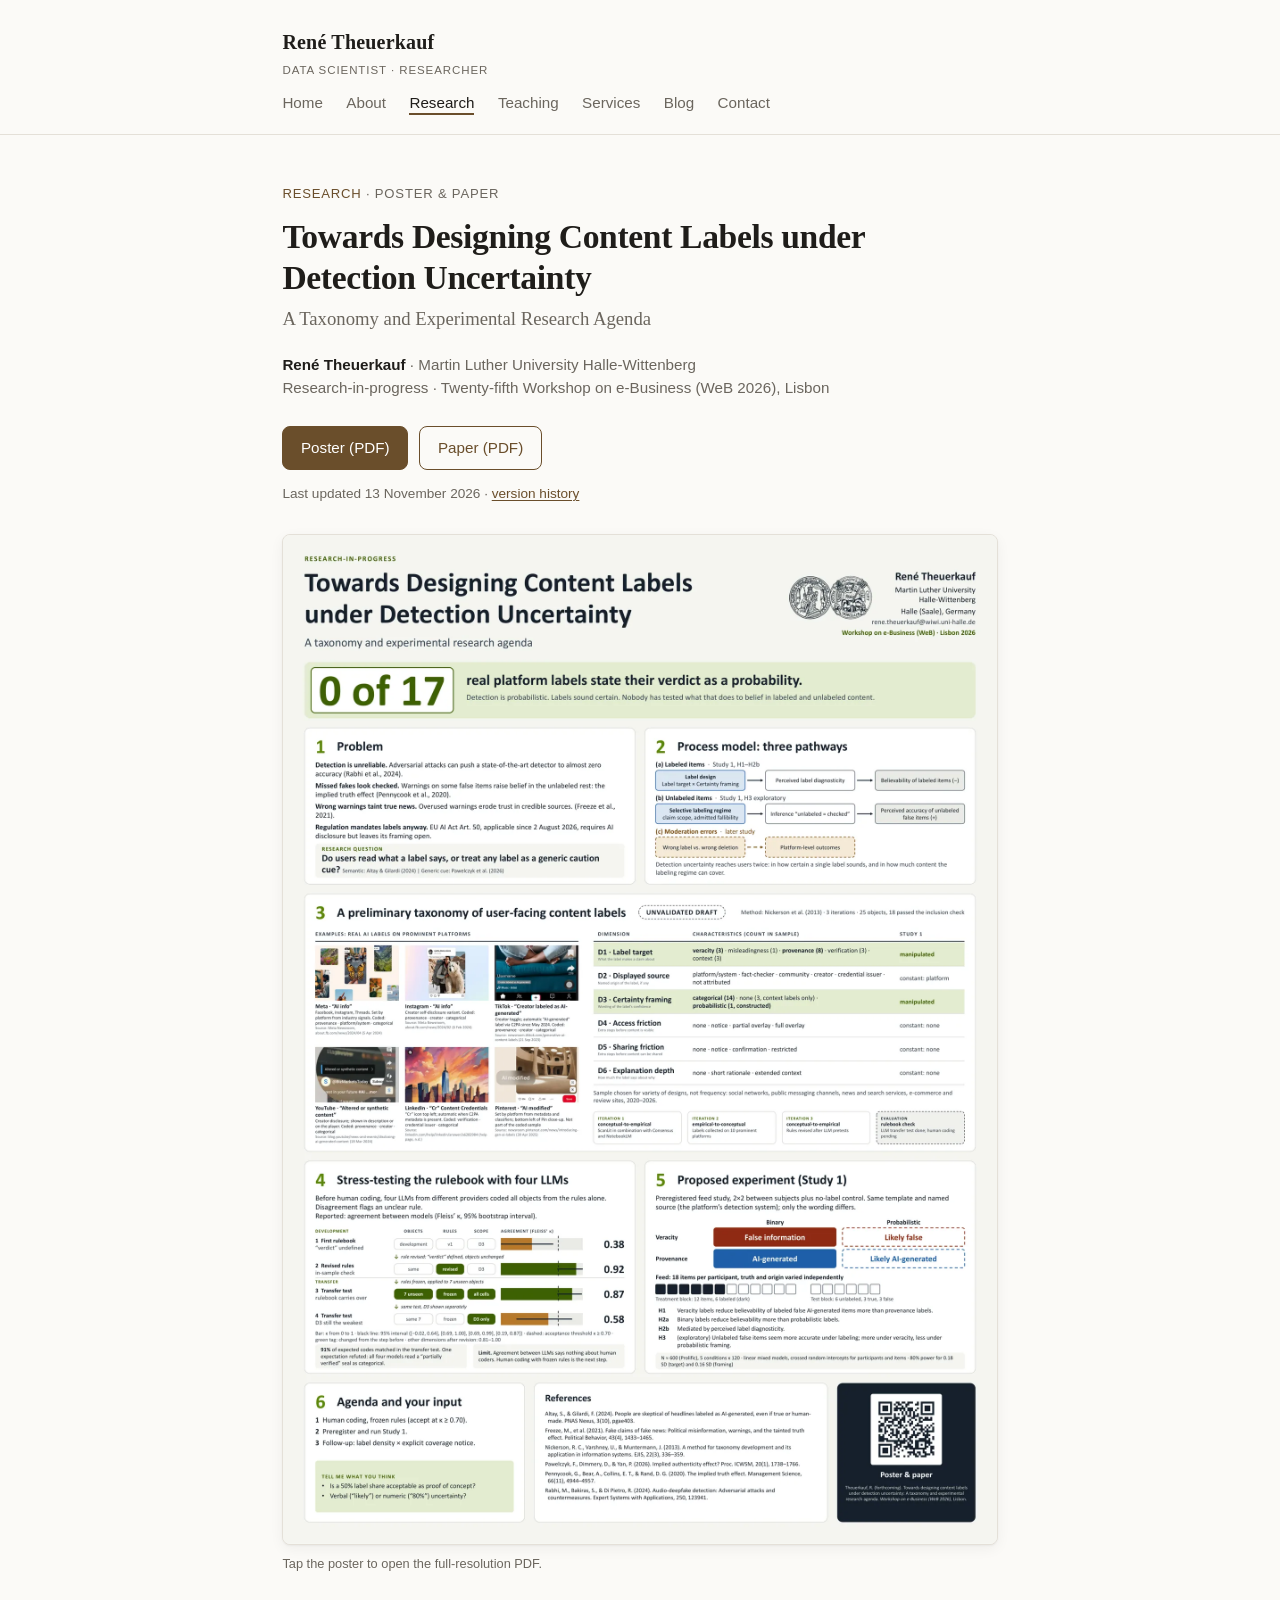
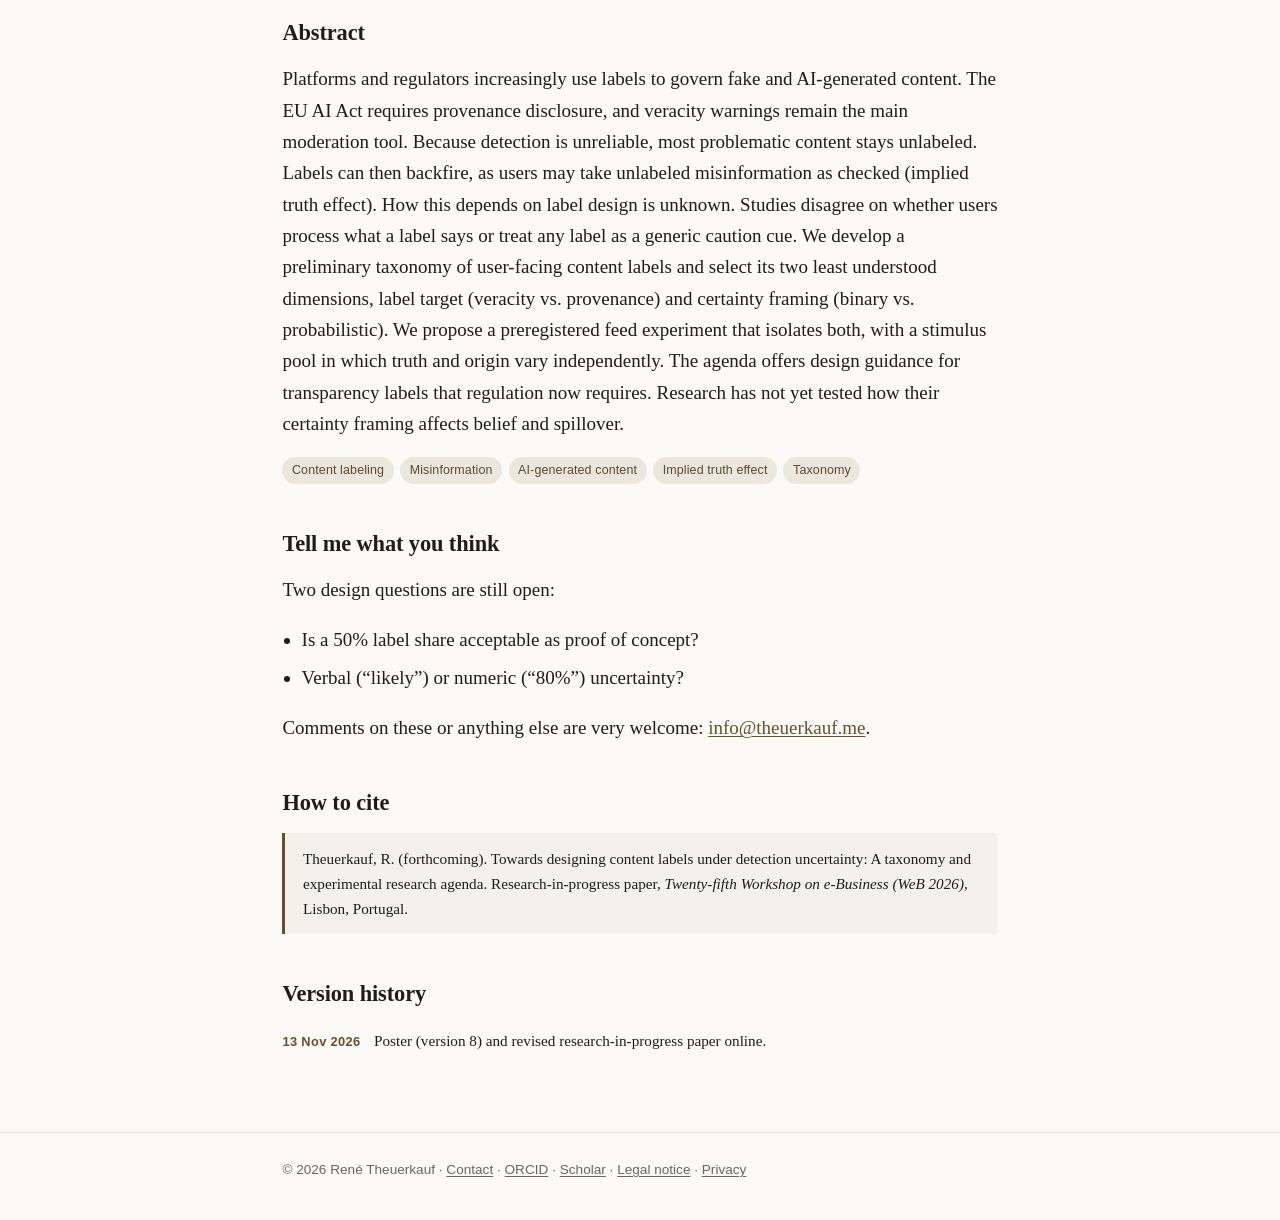
==== p/web26/index.html @ e87d23ca "Add posters & papers section and WeB 2026 page - p/web26/: poster & paper page for WeB 2026 (Lisbon)" ====
<!DOCTYPE html>
<html lang="en">
<head>
  <meta charset="utf-8">
  <meta name="viewport" content="width=device-width, initial-scale=1">
  <title>Content Labels under Detection Uncertainty (WeB 2026) — René Theuerkauf</title>
  <meta name="description" content="Poster and research-in-progress paper for WeB 2026 in Lisbon: a preliminary taxonomy of user-facing content labels and a preregistered experiment on label target and certainty framing.">
  <link rel="stylesheet" href="../../style.css">
  <link rel="icon" href="../../favicon.svg" type="image/svg+xml">
  <link rel="canonical" href="https://theuerkauf.me/p/web26/">
  <meta property="og:type" content="article">
  <meta property="og:site_name" content="René Theuerkauf">
  <meta property="og:locale" content="en">
  <meta property="og:title" content="Towards Designing Content Labels under Detection Uncertainty — poster &amp; paper (WeB 2026)">
  <meta property="og:description" content="A preliminary taxonomy of user-facing content labels and a preregistered experiment on label target and certainty framing. Research-in-progress, WeB 2026, Lisbon.">
  <meta property="og:url" content="https://theuerkauf.me/p/web26/">
  <meta property="og:image" content="https://theuerkauf.me/p/web26/og.jpg">
  <meta property="og:image:width" content="1200">
  <meta property="og:image:height" content="630">
  <meta property="og:image:alt" content="Top of the poster: Towards Designing Content Labels under Detection Uncertainty">
  <meta name="twitter:card" content="summary_large_image">
  <meta name="twitter:image:alt" content="Top of the poster: Towards Designing Content Labels under Detection Uncertainty">
  <meta name="author" content="René Theuerkauf">
  <meta name="robots" content="index, follow, max-image-preview:large">
  <meta name="theme-color" content="#6a4e2b">
  <link rel="apple-touch-icon" href="/apple-touch-icon.png">
  <link rel="manifest" href="/site.webmanifest">
  <script type="application/ld+json">
  {
    "@context": "https://schema.org",
    "@type": "ScholarlyArticle",
    "headline": "Towards Designing Content Labels under Detection Uncertainty: A Taxonomy and Experimental Research Agenda",
    "author": {
      "@type": "Person",
      "name": "René Theuerkauf",
      "url": "https://theuerkauf.me/",
      "affiliation": { "@type": "CollegeOrUniversity", "name": "Martin Luther University Halle-Wittenberg" }
    },
    "abstract": "Platforms and regulators increasingly use labels to govern fake and AI-generated content. The EU AI Act requires provenance disclosure, and veracity warnings remain the main moderation tool. Because detection is unreliable, most problematic content stays unlabeled. Labels can then backfire, as users may take unlabeled misinformation as checked (implied truth effect). How this depends on label design is unknown. Studies disagree on whether users process what a label says or treat any label as a generic caution cue. We develop a preliminary taxonomy of user-facing content labels and select its two least understood dimensions, label target (veracity vs. provenance) and certainty framing (binary vs. probabilistic). We propose a preregistered feed experiment that isolates both, with a stimulus pool in which truth and origin vary independently. The agenda offers design guidance for transparency labels that regulation now requires. Research has not yet tested how their certainty framing affects belief and spillover.",
    "keywords": "content labeling, misinformation, AI-generated content, implied truth effect, taxonomy",
    "inLanguage": "en",
    "dateModified": "2026-11-13",
    "url": "https://theuerkauf.me/p/web26/",
    "image": "https://theuerkauf.me/p/web26/og.jpg",
    "encoding": [
      { "@type": "MediaObject", "name": "Poster (PDF)", "contentUrl": "https://theuerkauf.me/p/web26/theuerkauf-web26-poster.pdf", "encodingFormat": "application/pdf" },
      { "@type": "MediaObject", "name": "Research-in-progress paper (PDF)", "contentUrl": "https://theuerkauf.me/p/web26/theuerkauf-web26-paper.pdf", "encodingFormat": "application/pdf" }
    ]
  }
  </script>
  <script type="application/ld+json">
  {
    "@context": "https://schema.org",
    "@type": "BreadcrumbList",
    "itemListElement": [
      { "@type": "ListItem", "position": 1, "name": "Home", "item": "https://theuerkauf.me/" },
      { "@type": "ListItem", "position": 2, "name": "Research", "item": "https://theuerkauf.me/research.html" },
      { "@type": "ListItem", "position": 3, "name": "Content labels under detection uncertainty (WeB 2026)", "item": "https://theuerkauf.me/p/web26/" }
    ]
  }
  </script>
</head>
<body>
  <!--
    Poster & paper page. Short link (in the QR code on the poster):
    https://theuerkauf.me/p/web26/  — never rename this folder.
    To update: replace the PDF(s), run  python tools/poster_tool.py images web26,
    then change the "Last updated" date and add a line to the version history.
  -->
  <header class="site-header">
    <div class="wrap">
      <p class="site-title"><a href="../../index.html">René Theuerkauf<span class="role">Data Scientist · Researcher</span></a></p>
      <nav class="site-nav">
        <a href="../../index.html">Home</a>
        <a href="../../about.html">About</a>
        <a href="../../research.html" class="active">Research</a>
        <a href="../../teaching.html">Teaching</a>
        <a href="../../services.html">Services</a>
        <a href="../../blog.html">Blog</a>
        <a href="../../contact.html">Contact</a>
      </nav>
    </div>
  </header>

  <main>
    <div class="wrap">
      <p class="eyebrow"><a href="../../research.html#posters">Research</a> · Poster &amp; paper</p>
      <h1>Towards Designing Content Labels under Detection Uncertainty</h1>
      <p class="lede">A Taxonomy and Experimental Research Agenda</p>

      <p class="byline">
        <strong>René Theuerkauf</strong> · Martin Luther University Halle-Wittenberg<br>
        Research-in-progress · Twenty-fifth Workshop on e-Business (WeB 2026), Lisbon
      </p>

      <div class="actions">
        <a class="btn" href="theuerkauf-web26-poster.pdf">Poster (PDF)</a>
        <a class="btn secondary" href="theuerkauf-web26-paper.pdf">Paper (PDF)</a>
      </div>
      <!-- UPDATE: date of the latest change -->
      <p class="updated">Last updated 13 November 2026 · <a href="#history">version history</a></p>

      <figure class="poster-figure">
        <a href="theuerkauf-web26-poster.pdf" aria-label="Open the poster as PDF">
          <img src="poster.webp" width="1600" height="2262" fetchpriority="high" decoding="async"
               alt="Poster: Towards Designing Content Labels under Detection Uncertainty. Sections: problem, process model with three pathways, a preliminary taxonomy of user-facing content labels with real platform examples, a stress test of the coding rules with four LLMs, the proposed experiment, and the research agenda.">
        </a>
        <figcaption>Tap the poster to open the full-resolution PDF.</figcaption>
      </figure>

      <h2>Abstract</h2>
      <p>
        Platforms and regulators increasingly use labels to govern fake and
        AI-generated content. The EU AI Act requires provenance disclosure, and
        veracity warnings remain the main moderation tool. Because detection is
        unreliable, most problematic content stays unlabeled. Labels can then
        backfire, as users may take unlabeled misinformation as checked (implied
        truth effect). How this depends on label design is unknown. Studies
        disagree on whether users process what a label says or treat any label as
        a generic caution cue. We develop a preliminary taxonomy of user-facing
        content labels and select its two least understood dimensions, label
        target (veracity vs. provenance) and certainty framing (binary vs.
        probabilistic). We propose a preregistered feed experiment that isolates
        both, with a stimulus pool in which truth and origin vary independently.
        The agenda offers design guidance for transparency labels that regulation
        now requires. Research has not yet tested how their certainty framing
        affects belief and spillover.
      </p>
      <ul class="tags" aria-label="Keywords">
        <li>Content labeling</li>
        <li>Misinformation</li>
        <li>AI-generated content</li>
        <li>Implied truth effect</li>
        <li>Taxonomy</li>
      </ul>

      <h2>Tell me what you think</h2>
      <p>Two design questions are still open:</p>
      <ul>
        <li>Is a 50% label share acceptable as proof of concept?</li>
        <li>Verbal (“likely”) or numeric (“80%”) uncertainty?</li>
      </ul>
      <p>
        Comments on these or anything else are very welcome:
        <a href="mailto:info@theuerkauf.me?subject=WeB%202026%20poster">info@theuerkauf.me</a>.
      </p>

      <h2>How to cite</h2>
      <p class="cite">
        Theuerkauf, R. (forthcoming). Towards designing content labels under
        detection uncertainty: A taxonomy and experimental research agenda.
        Research-in-progress paper, <em>Twenty-fifth Workshop on e-Business
        (WeB 2026)</em>, Lisbon, Portugal.
      </p>

      <h2 id="history">Version history</h2>
      <!-- UPDATE: newest entry first -->
      <ul class="history">
        <li><span class="when">13 Nov 2026</span> Poster (version 8) and revised research-in-progress paper online.</li>
      </ul>
    </div>
  </main>

  <footer class="site-footer">
    <div class="wrap">
      © <span id="year">2026</span> René Theuerkauf ·
      <a href="../../contact.html">Contact</a> ·
      <a href="https://orcid.org/0000-0003-4208-4874" rel="me noopener" target="_blank">ORCID</a> ·
      <a href="https://scholar.google.com/citations?user=UA4HU9OIRiUC&amp;hl=de" target="_blank" rel="noopener">Scholar</a> ·
      <a href="../../impressum.html">Legal notice</a> ·
      <a href="../../datenschutz.html">Privacy</a>
    </div>
  </footer>

  <script>document.getElementById("year").textContent = new Date().getFullYear();</script>
</body>
</html>
---- style.css ----
/* =========================================================
   René Theuerkauf — personal website · shared stylesheet
   Style: clean & academic (serif text, restrained accents).
   Edit the values in :root to recolour / restyle everything.
   Light + dark themes supported via prefers-color-scheme.
   ========================================================= */

:root {
  --max-width: 760px;
  --color-bg: #fbfaf7;
  --color-surface: #f3f1ec;
  --color-text: #1f1d1a;
  --color-muted: #6b665e;
  --color-accent: #6a4e2b;       /* warm academic brown */
  --color-accent-strong: #513a1e;
  --color-rule: #e4e0d8;
  --color-tag-bg: #ece7dd;
  --color-tag-text: #5a4a34;
  --font-serif: Georgia, "Iowan Old Style", "Palatino Linotype", "Times New Roman", serif;
  --font-sans: -apple-system, BlinkMacSystemFont, "Segoe UI", Helvetica, Arial, sans-serif;
  --radius: 8px;
  --shadow: 0 1px 2px rgba(0,0,0,0.04), 0 4px 14px rgba(0,0,0,0.05);
}

@media (prefers-color-scheme: dark) {
  :root {
    --color-bg: #171614;
    --color-surface: #201e1a;
    --color-text: #ece9e3;
    --color-muted: #a49d92;
    --color-accent: #cba36a;
    --color-accent-strong: #e0bd8a;
    --color-rule: #34302a;
    --color-tag-bg: #2a2620;
    --color-tag-text: #cbb996;
    --shadow: 0 1px 2px rgba(0,0,0,0.3), 0 4px 14px rgba(0,0,0,0.4);
  }
}

* { box-sizing: border-box; }

html { -webkit-text-size-adjust: 100%; scroll-behavior: smooth; }

body {
  margin: 0;
  background: var(--color-bg);
  color: var(--color-text);
  font-family: var(--font-serif);
  font-size: 19px;
  line-height: 1.65;
  text-rendering: optimizeLegibility;
  -webkit-font-smoothing: antialiased;
}

.wrap {
  max-width: var(--max-width);
  margin: 0 auto;
  padding: 0 1.4rem;
}

/* ---------- Header / navigation ---------- */
.site-header {
  border-bottom: 1px solid var(--color-rule);
  margin-bottom: 3rem;
  background: var(--color-bg);
}

.site-header .wrap {
  display: flex;
  flex-wrap: wrap;
  align-items: baseline;
  justify-content: space-between;
  gap: 0.6rem 1.5rem;
  padding-top: 1.6rem;
  padding-bottom: 1.2rem;
}

.site-title {
  font-size: 1.25rem;
  font-weight: 700;
  letter-spacing: 0.01em;
  margin: 0;
}

.site-title a { color: var(--color-text); text-decoration: none; }
.site-title a:hover { color: var(--color-accent); }
.site-title .role {
  display: block;
  font-family: var(--font-sans);
  font-size: 0.72rem;
  font-weight: 500;
  letter-spacing: 0.08em;
  text-transform: uppercase;
  color: var(--color-muted);
  margin-top: 0.15rem;
}

.site-nav {
  font-family: var(--font-sans);
  font-size: 0.95rem;
}

.site-nav a {
  color: var(--color-muted);
  text-decoration: none;
  margin-left: 1.2rem;
  white-space: nowrap;
}

.site-nav a:first-child { margin-left: 0; }
.site-nav a:hover { color: var(--color-accent); }
.site-nav a.active {
  color: var(--color-text);
  border-bottom: 2px solid var(--color-accent);
  padding-bottom: 2px;
}

/* ---------- Main content ---------- */
main { padding-bottom: 4rem; }

h1 {
  font-size: 2.1rem;
  line-height: 1.2;
  margin: 0 0 0.4rem;
  letter-spacing: -0.01em;
}

.lede {
  color: var(--color-muted);
  font-size: 1.17rem;
  margin-top: 0;
}

h2 {
  font-size: 1.4rem;
  margin: 2.6rem 0 0.7rem;
  letter-spacing: -0.005em;
}

h3 {
  font-size: 1.08rem;
  margin: 1.6rem 0 0.3rem;
}

a { color: var(--color-accent); text-decoration-thickness: 1px; text-underline-offset: 2px; }
a:hover { color: var(--color-accent-strong); }

p { margin: 0 0 1.1rem; }

ul { padding-left: 1.2rem; }
li { margin-bottom: 0.4rem; }

hr {
  border: none;
  border-top: 1px solid var(--color-rule);
  margin: 2.5rem 0;
}

.muted { color: var(--color-muted); }
.center { text-align: center; }

.placeholder {
  color: var(--color-muted);
  font-style: italic;
  background: var(--color-surface);
  border-left: 3px solid var(--color-rule);
  padding: 0.8rem 1.1rem;
  border-radius: 0 4px 4px 0;
}

/* ---------- Buttons ---------- */
.actions { display: flex; flex-wrap: wrap; gap: 0.7rem; margin: 1.6rem 0 0.4rem; }

.btn {
  font-family: var(--font-sans);
  font-size: 0.95rem;
  font-weight: 500;
  text-decoration: none;
  padding: 0.55rem 1.1rem;
  border-radius: var(--radius);
  border: 1px solid var(--color-accent);
  color: #fff;
  background: var(--color-accent);
  transition: background 0.15s, color 0.15s;
}
.btn:hover { background: var(--color-accent-strong); border-color: var(--color-accent-strong); color: #fff; }

.btn.secondary { background: transparent; color: var(--color-accent); }
.btn.secondary:hover { background: var(--color-surface); color: var(--color-accent-strong); }

/* ---------- Tags / badges ---------- */
.tags { list-style: none; padding: 0; margin: 0.6rem 0 0; display: flex; flex-wrap: wrap; gap: 0.4rem; }
.tags li {
  font-family: var(--font-sans);
  font-size: 0.78rem;
  letter-spacing: 0.01em;
  background: var(--color-tag-bg);
  color: var(--color-tag-text);
  padding: 0.2rem 0.6rem;
  border-radius: 999px;
  margin: 0;
}

/* ---------- Cards ---------- */
.cards {
  display: grid;
  grid-template-columns: repeat(auto-fit, minmax(220px, 1fr));
  gap: 1rem;
  margin: 1.4rem 0 0.6rem;
}

.card {
  background: var(--color-surface);
  border: 1px solid var(--color-rule);
  border-radius: var(--radius);
  padding: 1.1rem 1.2rem;
  box-shadow: var(--shadow);
  min-width: 0;
  overflow-wrap: break-word;
  word-break: break-word;
}
.card p { overflow-wrap: anywhere; }
.card h3 { margin-top: 0; }
.card p:last-child { margin-bottom: 0; }
.card .card-lead {
  font-family: var(--font-sans);
  font-size: 0.82rem;
  letter-spacing: 0.06em;
  text-transform: uppercase;
  color: var(--color-accent);
  margin: 0 0 0.3rem;
}

/* ---------- Timeline (experience / education) ---------- */
.timeline { list-style: none; padding: 0; margin: 1rem 0 0; }
.timeline > li {
  position: relative;
  padding: 0 0 1.5rem 1.4rem;
  border-left: 2px solid var(--color-rule);
  margin: 0;
}
.timeline > li:last-child { padding-bottom: 0; }
.timeline > li::before {
  content: "";
  position: absolute;
  left: -6px;
  top: 0.5rem;
  width: 10px;
  height: 10px;
  border-radius: 50%;
  background: var(--color-accent);
}
.timeline .when {
  font-family: var(--font-sans);
  font-size: 0.8rem;
  letter-spacing: 0.02em;
  color: var(--color-muted);
  display: block;
}
.timeline .what { font-weight: 700; }
.timeline .where { color: var(--color-muted); }
.timeline .detail { margin: 0.3rem 0 0; font-size: 0.95rem; }

/* ---------- Publication list ---------- */
.pubs { list-style: none; padding: 0; margin: 1rem 0 0; }
.pubs > li {
  padding: 0.9rem 0;
  border-bottom: 1px solid var(--color-rule);
  margin: 0;
}
.pubs > li:last-child { border-bottom: none; }
.pubs .year {
  font-family: var(--font-sans);
  font-weight: 700;
  font-size: 0.82rem;
  color: var(--color-accent);
  letter-spacing: 0.03em;
}
.pubs .venue { color: var(--color-muted); font-style: italic; }
.pubs .title { font-weight: 600; }

/* ---------- Definition-style rows (languages, facts) ---------- */
.facts { display: grid; grid-template-columns: max-content 1fr; gap: 0.35rem 1.2rem; margin: 0.8rem 0 0; font-size: 0.98rem; }
.facts dt { font-family: var(--font-sans); font-size: 0.85rem; color: var(--color-muted); letter-spacing: 0.02em; }
.facts dd { margin: 0; }

/* ---------- Portrait ---------- */
.portrait-figure { margin: 0 0 1.8rem; }
.portrait {
  display: block;
  width: 240px;
  height: 240px;
  max-width: 100%;
  border-radius: 50%;
  object-fit: cover;
  box-shadow: var(--shadow);
}
.portrait-figure figcaption {
  font-family: var(--font-sans);
  font-size: 0.8rem;
  color: var(--color-muted);
  margin-top: 0.5rem;
}

/* Home hero: portrait beside intro on wide screens */
.hero { display: flex; flex-wrap: wrap-reverse; align-items: flex-start; gap: 1.6rem 2rem; }
.hero .hero-text { flex: 1 1 300px; min-width: 260px; }
.hero .portrait-figure { flex: 0 0 auto; margin: 0; }
.hero .portrait { width: 190px; height: 190px; }

/* ---------- Callout ---------- */
.callout {
  background: var(--color-surface);
  border: 1px solid var(--color-rule);
  border-radius: var(--radius);
  padding: 1.2rem 1.3rem;
  margin: 1.8rem 0;
}
.callout p:last-child { margin-bottom: 0; }

/* ---------- Posters & papers (research.html list + p/<slug>/ pages) ---------- */
.poster-list { display: grid; gap: 1rem; margin: 1.4rem 0 0.6rem; }

.card-link {
  display: flex;
  gap: 1.1rem;
  align-items: flex-start;
  color: inherit;
  text-decoration: none;
  transition: border-color 0.15s;
}
.card-link:hover { color: inherit; border-color: var(--color-accent); }
.card-link:hover h3 { color: var(--color-accent); }
.card-link .thumb {
  flex: 0 0 104px;
  width: 104px;
  height: auto;
  border: 1px solid var(--color-rule);
  border-radius: 4px;
  background: #fff;
}
.card-link .card-body { flex: 1 1 auto; min-width: 0; }
.card-link h3 { margin: 0 0 0.35rem; }
.card-meta {
  font-family: var(--font-sans);
  font-size: 0.8rem;
  color: var(--color-muted);
  margin: 0.5rem 0 0;
}

.eyebrow {
  font-family: var(--font-sans);
  font-size: 0.82rem;
  letter-spacing: 0.06em;
  text-transform: uppercase;
  color: var(--color-muted);
  margin: 0 0 0.8rem;
}
.eyebrow a { text-decoration: none; }
.eyebrow a:hover { text-decoration: underline; }

.byline {
  font-family: var(--font-sans);
  font-size: 0.95rem;
  line-height: 1.55;
  color: var(--color-muted);
}
.byline strong { color: var(--color-text); font-weight: 600; }

.updated {
  font-family: var(--font-sans);
  font-size: 0.85rem;
  color: var(--color-muted);
  margin: 0.8rem 0 1.8rem;
}

.poster-figure { margin: 0 0 2rem; }
.poster-figure img {
  display: block;
  width: 100%;
  height: auto;
  border: 1px solid var(--color-rule);
  border-radius: var(--radius);
  box-shadow: var(--shadow);
  background: #fff;
}
.poster-figure figcaption {
  font-family: var(--font-sans);
  font-size: 0.8rem;
  color: var(--color-muted);
  margin-top: 0.5rem;
}

.cite {
  font-size: 0.95rem;
  background: var(--color-surface);
  border-left: 3px solid var(--color-accent);
  padding: 0.8rem 1.1rem;
  border-radius: 0 4px 4px 0;
}

.history { list-style: none; padding: 0; font-size: 0.95rem; }
.history .when {
  font-family: var(--font-sans);
  font-size: 0.8rem;
  font-weight: 700;
  color: var(--color-accent);
  letter-spacing: 0.03em;
  margin-right: 0.6rem;
}

/* ---------- Footer ---------- */
.site-footer {
  border-top: 1px solid var(--color-rule);
  font-family: var(--font-sans);
  font-size: 0.85rem;
  color: var(--color-muted);
  padding: 1.6rem 0 2.4rem;
}
.site-footer a { color: var(--color-muted); }
.site-footer a:hover { color: var(--color-accent); }

/* ---------- Small screens ---------- */
@media (max-width: 540px) {
  body { font-size: 18px; }
  .site-header .wrap { flex-direction: column; align-items: flex-start; }
  .site-nav { margin-top: 0.2rem; }
  .site-nav a { margin-left: 0; margin-right: 1.1rem; display: inline-block; }
  h1 { font-size: 1.8rem; }
  /* Narrow screens: text flows around a small thumbnail instead of a column */
  .card-link { display: flow-root; }
  .card-link .thumb { float: right; width: 72px; margin: 0.2rem 0 0.6rem 0.9rem; }
}
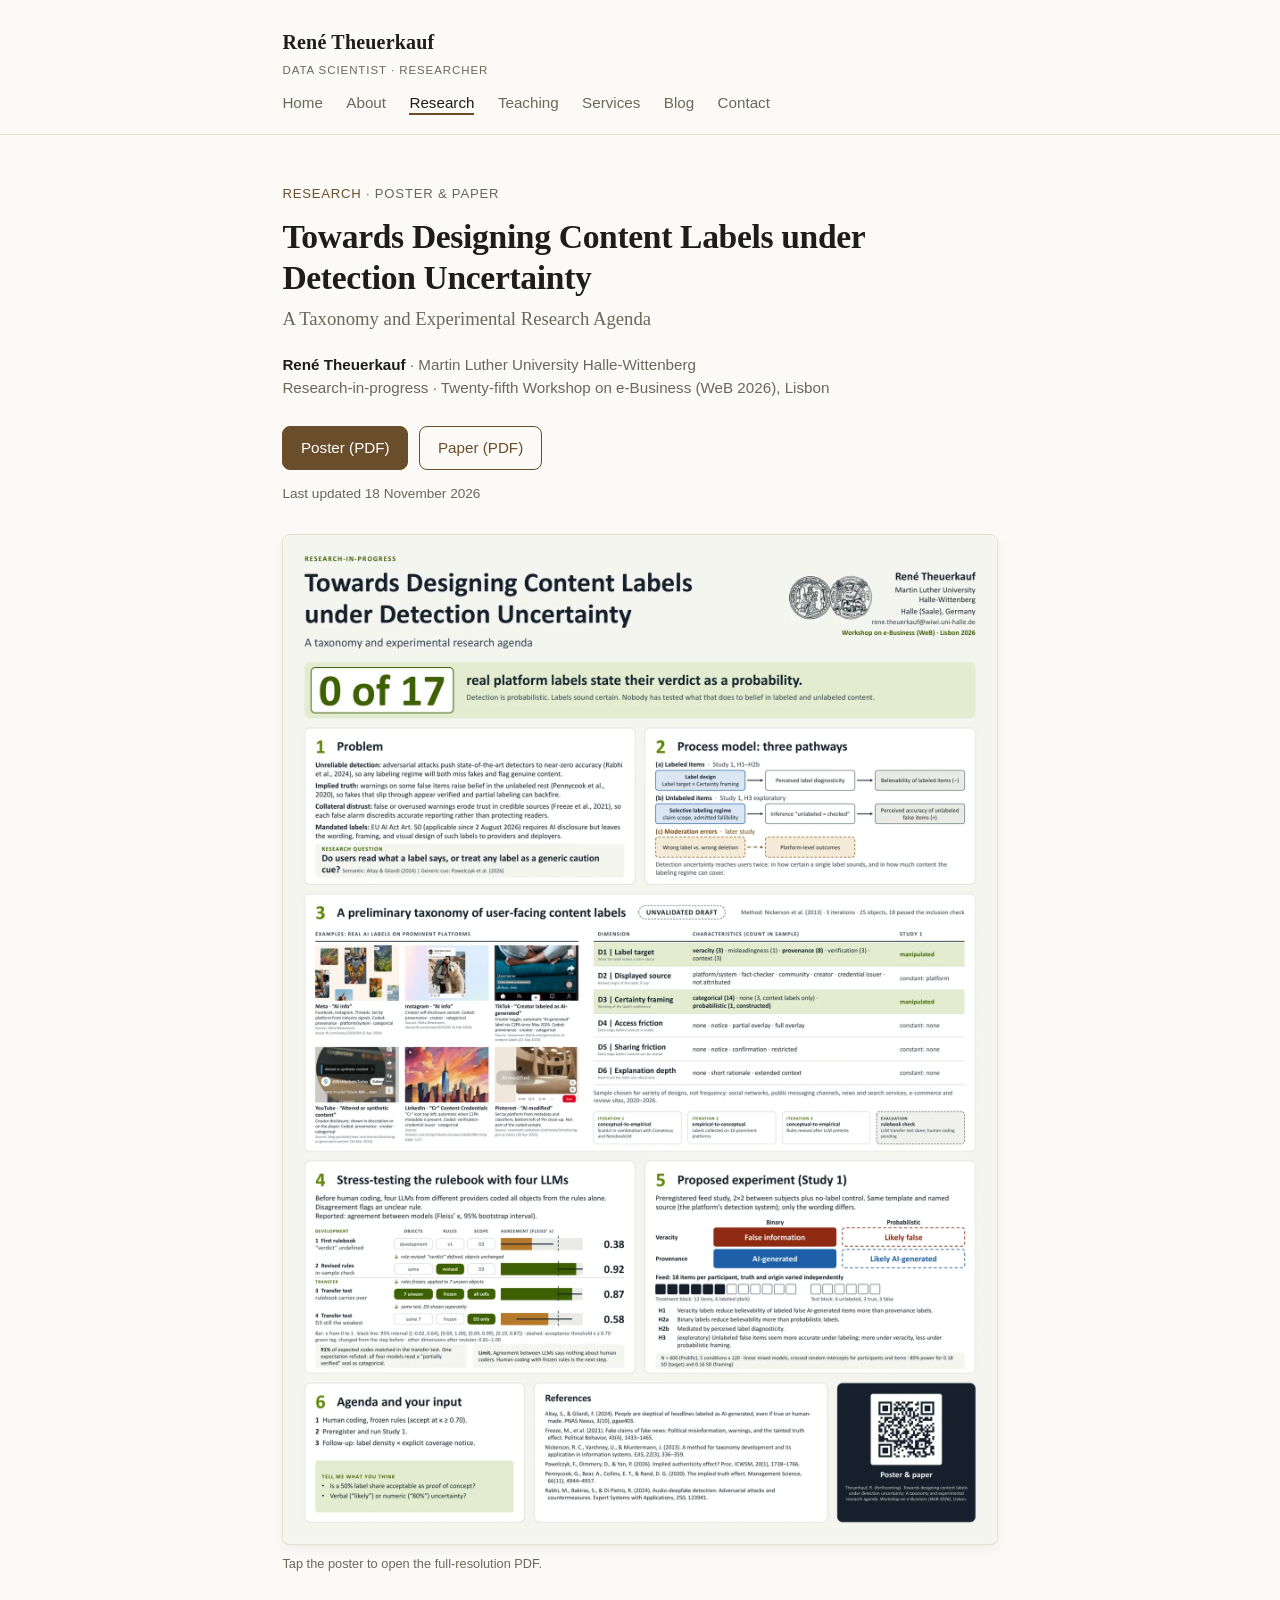
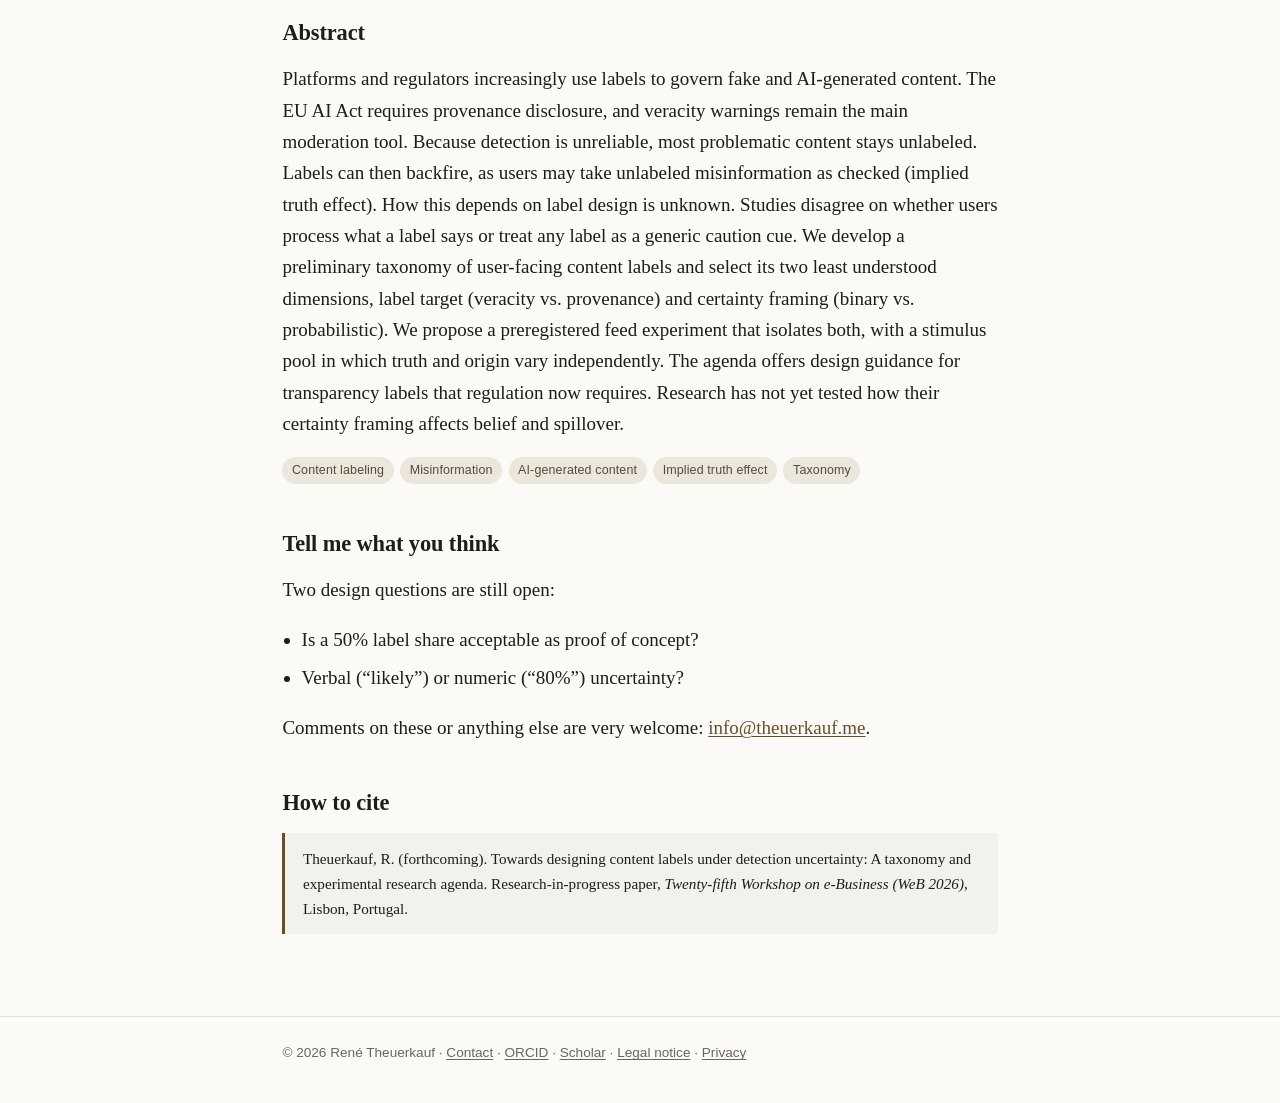
==== commit c05d02a5: "Update WeB 2026 poster, drop version history - Poster PDF and preview images replaced with the revis" ====
--- a/p/web26/index.html
+++ b/p/web26/index.html
@@ -39,7 +39,7 @@
     "abstract": "Platforms and regulators increasingly use labels to govern fake and AI-generated content. The EU AI Act requires provenance disclosure, and veracity warnings remain the main moderation tool. Because detection is unreliable, most problematic content stays unlabeled. Labels can then backfire, as users may take unlabeled misinformation as checked (implied truth effect). How this depends on label design is unknown. Studies disagree on whether users process what a label says or treat any label as a generic caution cue. We develop a preliminary taxonomy of user-facing content labels and select its two least understood dimensions, label target (veracity vs. provenance) and certainty framing (binary vs. probabilistic). We propose a preregistered feed experiment that isolates both, with a stimulus pool in which truth and origin vary independently. The agenda offers design guidance for transparency labels that regulation now requires. Research has not yet tested how their certainty framing affects belief and spillover.",
     "keywords": "content labeling, misinformation, AI-generated content, implied truth effect, taxonomy",
     "inLanguage": "en",
-    "dateModified": "2026-11-13",
+    "dateModified": "2026-11-18",
     "url": "https://theuerkauf.me/p/web26/",
     "image": "https://theuerkauf.me/p/web26/og.jpg",
     "encoding": [
@@ -65,7 +65,7 @@
     Poster & paper page. Short link (in the QR code on the poster):
     https://theuerkauf.me/p/web26/  — never rename this folder.
     To update: replace the PDF(s), run  python tools/poster_tool.py images web26,
-    then change the "Last updated" date and add a line to the version history.
+    then change the "Last updated" date below and "dateModified" in the JSON-LD.
   -->
   <header class="site-header">
     <div class="wrap">
@@ -98,7 +98,7 @@
         <a class="btn secondary" href="theuerkauf-web26-paper.pdf">Paper (PDF)</a>
       </div>
       <!-- UPDATE: date of the latest change -->
-      <p class="updated">Last updated 13 November 2026 · <a href="#history">version history</a></p>
+      <p class="updated">Last updated 18 November 2026</p>
 
       <figure class="poster-figure">
         <a href="theuerkauf-web26-poster.pdf" aria-label="Open the poster as PDF">
@@ -152,12 +152,6 @@
         Research-in-progress paper, <em>Twenty-fifth Workshop on e-Business
         (WeB 2026)</em>, Lisbon, Portugal.
       </p>
-
-      <h2 id="history">Version history</h2>
-      <!-- UPDATE: newest entry first -->
-      <ul class="history">
-        <li><span class="when">13 Nov 2026</span> Poster (version 8) and revised research-in-progress paper online.</li>
-      </ul>
     </div>
   </main>
 
--- a/style.css
+++ b/style.css
@@ -399,16 +399,6 @@
   border-radius: 0 4px 4px 0;
 }
 
-.history { list-style: none; padding: 0; font-size: 0.95rem; }
-.history .when {
-  font-family: var(--font-sans);
-  font-size: 0.8rem;
-  font-weight: 700;
-  color: var(--color-accent);
-  letter-spacing: 0.03em;
-  margin-right: 0.6rem;
-}
-
 /* ---------- Footer ---------- */
 .site-footer {
   border-top: 1px solid var(--color-rule);
